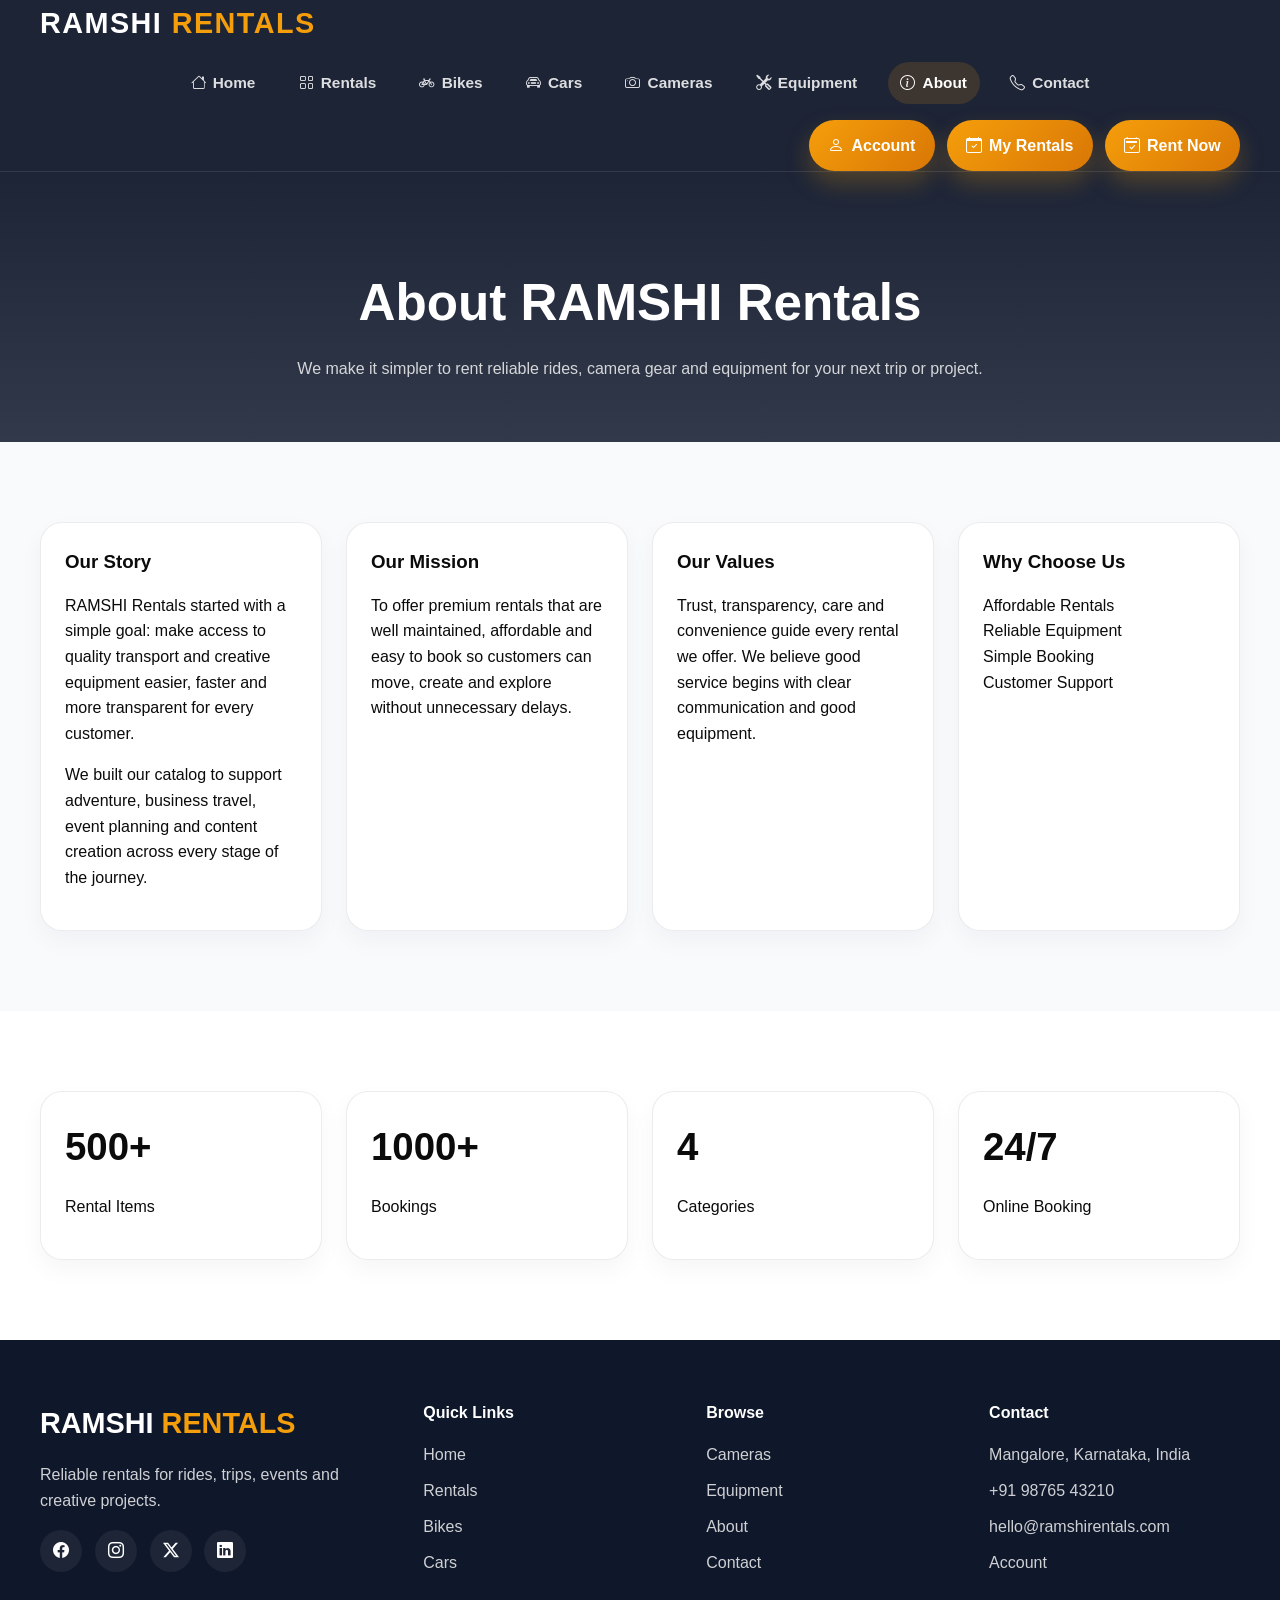
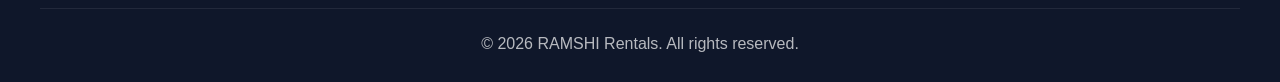
==== about.html @ f51eac2c "Update Ramshi Rentals" ====
<!DOCTYPE html>
<html lang="en">
  <head>
    <meta charset="UTF-8" />
    <meta name="viewport" content="width=device-width, initial-scale=1.0" />
    <title>About | RAMSHI Rentals</title>
    <link rel="stylesheet" href="https://cdn.jsdelivr.net/npm/bootstrap-icons@1.11.3/font/bootstrap-icons.min.css" />
    <link rel="stylesheet" href="css/style.css" />
    <script src="js/script.js" defer></script>
  </head>
  <body>
    <header class="site-header">
      <div class="container navbar">
        <a href="index.html" class="brand">RAMSHI <span>RENTALS</span></a>
        <button class="nav-toggle" type="button" aria-label="Open menu"><i class="bi bi-list"></i></button>
        <nav class="nav-links" aria-label="Main navigation">
          <a href="index.html"><i class="bi bi-house"></i>Home</a>
          <a href="rentals.html"><i class="bi bi-grid"></i>Rentals</a>
          <a href="bikes.html"><i class="bi bi-bicycle"></i>Bikes</a>
          <a href="cars.html"><i class="bi bi-car-front"></i>Cars</a>
          <a href="cameras.html"><i class="bi bi-camera"></i>Cameras</a>
          <a href="equipment.html"><i class="bi bi-tools"></i>Equipment</a>
          <a href="about.html" class="active"><i class="bi bi-info-circle"></i>About</a>
          <a href="contact.html"><i class="bi bi-telephone"></i>Contact</a>
        </nav>
        <div class="header-actions">
          <a href="account.html"><i class="bi bi-person"></i>Account</a>
          <a href="account.html"><i class="bi bi-calendar-check"></i>My Rentals</a>
          <a href="booking.html" class="primary-btn"><i class="bi bi-calendar2-check"></i>Rent Now</a>
        </div>
      </div>
    </header>

    <main>
      <section class="page-hero">
        <div class="container page-hero-inner">
          <h1>About RAMSHI Rentals</h1>
          <p>We make it simpler to rent reliable rides, camera gear and equipment for your next trip or project.</p>
        </div>
      </section>

      <section class="section">
        <div class="container about-grid">
          <div class="info-card">
            <h3>Our Story</h3>
            <p>RAMSHI Rentals started with a simple goal: make access to quality transport and creative equipment easier, faster and more transparent for every customer.</p>
            <p>We built our catalog to support adventure, business travel, event planning and content creation across every stage of the journey.</p>
          </div>
          <div class="info-card">
            <h3>Our Mission</h3>
            <p>To offer premium rentals that are well maintained, affordable and easy to book so customers can move, create and explore without unnecessary delays.</p>
          </div>
          <div class="info-card">
            <h3>Our Values</h3>
            <p>Trust, transparency, care and convenience guide every rental we offer. We believe good service begins with clear communication and good equipment.</p>
          </div>
          <div class="info-card">
            <h3>Why Choose Us</h3>
            <p>Affordable Rentals<br />Reliable Equipment<br />Simple Booking<br />Customer Support</p>
          </div>
        </div>
      </section>

      <section class="section" style="background: #fff;">
        <div class="container">
          <div class="stats-grid">
            <div class="feature-card">
              <strong style="font-size: 2.4rem; display: block;">500+</strong>
              <p>Rental Items</p>
            </div>
            <div class="feature-card">
              <strong style="font-size: 2.4rem; display: block;">1000+</strong>
              <p>Bookings</p>
            </div>
            <div class="feature-card">
              <strong style="font-size: 2.4rem; display: block;">4</strong>
              <p>Categories</p>
            </div>
            <div class="feature-card">
              <strong style="font-size: 2.4rem; display: block;">24/7</strong>
              <p>Online Booking</p>
            </div>
          </div>
        </div>
      </section>
    </main>

    <footer class="footer"><div class="container"><div class="footer-grid"><div><div class="footer-brand">RAMSHI <span>RENTALS</span></div><p>Reliable rentals for rides, trips, events and creative projects.</p><div class="social-links"><a href="#"><i class="bi bi-facebook"></i></a><a href="#"><i class="bi bi-instagram"></i></a><a href="#"><i class="bi bi-twitter-x"></i></a><a href="#"><i class="bi bi-linkedin"></i></a></div></div><div><h4>Quick Links</h4><ul><li><a href="index.html">Home</a></li><li><a href="rentals.html">Rentals</a></li><li><a href="bikes.html">Bikes</a></li><li><a href="cars.html">Cars</a></li></ul></div><div><h4>Browse</h4><ul><li><a href="cameras.html">Cameras</a></li><li><a href="equipment.html">Equipment</a></li><li><a href="about.html">About</a></li><li><a href="contact.html">Contact</a></li></ul></div><div><h4>Contact</h4><ul><li>Mangalore, Karnataka, India</li><li>+91 98765 43210</li><li>hello@ramshirentals.com</li><li><a href="account.html">Account</a></li></ul></div></div><div class="footer-bottom">© 2026 RAMSHI Rentals. All rights reserved.</div></div></footer>
  </body>
</html>
---- css/style.css ----
:root {
  --primary: #f59e0b;
  --primary-dark: #d97706;
  --secondary: #111827;
  --charcoal: #1f2937;
  --dark: #0f172a;
  --black: #0b0b0b;
  --white: #ffffff;
  --soft: #f8fafc;
  --gray: #e5e7eb;
  --gray-2: #d1d5db;
  --text: #374151;
  --muted: #6b7280;
  --success: #16a34a;
  --danger: #dc2626;
  --shadow: 0 18px 40px rgba(15, 23, 42, 0.12);
  --radius: 20px;
}

* {
  box-sizing: border-box;
}

html {
  scroll-behavior: smooth;
}

body {
  margin: 0;
  font-family: "Segoe UI", Tahoma, Geneva, Verdana, sans-serif;
  background: var(--soft);
  color: var(--black);
  line-height: 1.6;
}

a {
  text-decoration: none;
  color: inherit;
}

img {
  display: block;
  max-width: 100%;
}

button,
input,
select,
textarea {
  font: inherit;
}

.container {
  width: min(1200px, calc(100% - 2rem));
  margin: 0 auto;
}

.section {
  padding: 80px 0;
}

.section-header {
  margin-bottom: 2rem;
  text-align: center;
}

.section-header h2 {
  margin: 0 0 0.6rem;
  font-size: clamp(2rem, 4vw, 2.7rem);
  color: var(--dark);
}

.section-header p {
  margin: 0 auto;
  max-width: 700px;
  color: var(--muted);
}

.site-header {
  position: sticky;
  top: 0;
  z-index: 20;
  background: rgba(15, 23, 42, 0.94);
  backdrop-filter: blur(10px);
  border-bottom: 1px solid rgba(255, 255, 255, 0.1);
}

.navbar {
  display: flex;
  align-items: center;
  justify-content: space-between;
  min-height: 76px;
  gap: 1rem;
}

.brand {
  font-size: 1.8rem;
  font-weight: 800;
  letter-spacing: 0.05em;
  color: var(--white);
}

.brand span {
  color: var(--primary);
}

.nav-links {
  display: flex;
  align-items: center;
  gap: 1.1rem;
  list-style: none;
  margin: 0;
  padding: 0;
}

.nav-links a {
  display: inline-flex;
  align-items: center;
  gap: 0.45rem;
  color: rgba(255, 255, 255, 0.85);
  font-size: 0.96rem;
  font-weight: 600;
  padding: 0.55rem 0.8rem;
  border-radius: 999px;
  transition: 0.2s ease;
}

.nav-links a:hover,
.nav-links a.active {
  background: rgba(245, 158, 11, 0.14);
  color: var(--white);
}

.header-actions {
  display: flex;
  align-items: center;
  gap: 0.75rem;
}

.header-actions a,
.btn,
.rent-button,
.primary-btn,
.secondary-btn,
.submit-btn,
.action-btn,
.ghost-btn {
  display: inline-flex;
  align-items: center;
  justify-content: center;
  gap: 0.45rem;
  border-radius: 999px;
  border: none;
  cursor: pointer;
  font-weight: 700;
  transition: transform 0.2s ease, box-shadow 0.2s ease, background 0.2s ease;
}

.header-actions a,
.primary-btn,
.rent-button,
.submit-btn,
.action-btn {
  background: linear-gradient(135deg, var(--primary), var(--primary-dark));
  color: var(--white);
  box-shadow: 0 12px 24px rgba(245, 158, 11, 0.25);
}

.header-actions a,
.primary-btn,
.secondary-btn,
.ghost-btn,
.submit-btn,
.action-btn {
  padding: 0.8rem 1.2rem;
}

.secondary-btn,
.ghost-btn,
.filter-btn {
  background: transparent;
  border: 1px solid rgba(17, 24, 39, 0.12);
  color: var(--dark);
}

.header-actions a:hover,
.primary-btn:hover,
.secondary-btn:hover,
.rent-button:hover,
.submit-btn:hover,
.action-btn:hover,
.ghost-btn:hover,
.filter-btn:hover {
  transform: translateY(-1px);
}

.nav-toggle {
  display: none;
  background: transparent;
  border: none;
  color: var(--white);
  font-size: 1.8rem;
  cursor: pointer;
}

.hero {
  background: linear-gradient(135deg, rgba(15, 23, 42, 0.92), rgba(31, 41, 55, 0.9)),
    url('https://images.unsplash.com/photo-1503376780353-7e6692767b70?auto=format&fit=crop&w=1600&q=80') center/cover no-repeat;
  color: var(--white);
  padding: 90px 0 70px;
}

.hero-grid {
  display: grid;
  grid-template-columns: 1.2fr 0.8fr;
  align-items: center;
  gap: 2rem;
}

.eyebrow {
  display: inline-block;
  padding: 0.5rem 0.9rem;
  border-radius: 999px;
  background: rgba(245, 158, 11, 0.18);
  color: #fcd34d;
  font-weight: 700;
  letter-spacing: 0.04em;
  text-transform: uppercase;
  font-size: 0.75rem;
}

.hero h1 {
  margin: 1rem 0 1rem;
  font-size: clamp(2.6rem, 5vw, 4.2rem);
  line-height: 1.05;
  letter-spacing: -0.04em;
}

.hero p {
  margin-bottom: 1.8rem;
  max-width: 620px;
  color: rgba(255, 255, 255, 0.8);
  font-size: 1.07rem;
}

.hero-actions {
  display: flex;
  flex-wrap: wrap;
  gap: 1rem;
}

.hero-card {
  background: rgba(255, 255, 255, 0.08);
  border: 1px solid rgba(255, 255, 255, 0.12);
  border-radius: var(--radius);
  padding: 1.25rem;
  box-shadow: var(--shadow);
}

.hero-card img {
  width: 100%;
  height: 300px;
  object-fit: cover;
  border-radius: 16px;
}

.quick-stats {
  display: grid;
  grid-template-columns: repeat(3, minmax(0, 1fr));
  gap: 1rem;
  margin-top: 1.5rem;
}

.stat-box {
  background: rgba(255, 255, 255, 0.08);
  border: 1px solid rgba(255, 255, 255, 0.1);
  padding: 1rem;
  border-radius: 16px;
}

.stat-box strong {
  display: block;
  font-size: 1.6rem;
  margin-bottom: 0.2rem;
}

.rental-grid {
  display: grid;
  grid-template-columns: repeat(4, minmax(0, 1fr));
  column-gap: 1.5rem;
  row-gap: 1.8rem;
}

.rental-card {
  display: flex;
  flex-direction: column;
  background: var(--white);
  margin: 0.15rem 0;
  border: 1px solid rgba(17, 24, 39, 0.08);
  border-radius: 20px;
  overflow: hidden;
  box-shadow: 0 10px 25px rgba(17, 24, 39, 0.06);
  transition: transform 0.2s ease, box-shadow 0.2s ease;
}

.rental-card:hover {
  transform: translateY(-4px);
  box-shadow: 0 16px 35px rgba(17, 24, 39, 0.12);
}

.rental-image {
  position: relative;
  overflow: hidden;
  height: 220px;
}

.rental-image img {
  width: 100%;
  height: 100%;
  object-fit: cover;
}

.rental-info {
  padding: 1.1rem;
  display: flex;
  flex-direction: column;
  flex: 1;
}

.rental-category {
  display: inline-flex;
  align-self: flex-start;
  padding: 0.38rem 0.7rem;
  border-radius: 999px;
  background: #fff7e4;
  color: var(--primary-dark);
  font-size: 0.72rem;
  font-weight: 700;
  text-transform: uppercase;
  letter-spacing: 0.04em;
}

.rental-name {
  margin: 0.8rem 0 0.5rem;
  font-size: 1.35rem;
  color: var(--dark);
}

.rental-description {
  margin: 0 0 0.9rem;
  color: var(--text);
  font-size: 0.96rem;
}

.rental-specs {
  display: flex;
  flex-wrap: wrap;
  gap: 0.65rem;
  margin-bottom: 0.8rem;
}

.rental-specs span {
  display: inline-flex;
  align-items: center;
  gap: 0.35rem;
  background: var(--soft);
  border-radius: 999px;
  padding: 0.4rem 0.6rem;
  color: var(--muted);
  font-size: 0.78rem;
}

.availability {
  display: inline-flex;
  align-items: center;
  font-size: 0.8rem;
  font-weight: 700;
  margin-bottom: 0.9rem;
}

.availability::before {
  content: "";
  width: 10px;
  height: 10px;
  border-radius: 50%;
  display: inline-block;
  margin-right: 0.45rem;
  background: var(--success);
}

.availability.unavailable::before {
  background: var(--danger);
}

.rental-bottom {
  display: flex;
  align-items: center;
  justify-content: space-between;
  gap: 0.75rem;
  margin-top: auto;
}

.rental-price {
  color: var(--dark);
  font-size: 1.3rem;
}

.rent-button {
  border: none;
  padding: 0.7rem 1rem;
  font-size: 0.9rem;
}

.category-grid {
  display: grid;
  grid-template-columns: repeat(4, minmax(0, 1fr));
  gap: 1.5rem;
}

.category-item {
  background: var(--white);
  border: 1px solid rgba(17, 24, 39, 0.08);
  border-radius: var(--radius);
  overflow: hidden;
  box-shadow: 0 12px 26px rgba(15, 23, 42, 0.05);
}

.category-item img {
  width: 100%;
  height: 220px;
  object-fit: cover;
}

.category-content {
  padding: 1.2rem;
}

.category-content h3 {
  margin: 0 0 0.4rem;
  font-size: 1.5rem;
}

.category-content p {
  margin: 0 0 1rem;
  color: var(--muted);
}

.feature-grid,
.review-grid,
.offer-grid,
.steps-grid,
.stats-grid,
.contact-grid,
.about-grid,
.account-grid,
.booking-grid {
  display: grid;
  grid-template-columns: repeat(4, minmax(0, 1fr));
  gap: 1.5rem;
}

.feature-card,
.review-card,
.offer-card,
.step-card,
.info-card,
.contact-card,
.account-card,
.booking-card {
  background: var(--white);
  border-radius: 22px;
  padding: 1.5rem;
  border: 1px solid rgba(17, 24, 39, 0.08);
  box-shadow: 0 10px 25px rgba(17, 24, 39, 0.04);
}

.feature-card i,
.step-number,
.contact-card i {
  display: inline-flex;
  align-items: center;
  justify-content: center;
  width: 52px;
  height: 52px;
  border-radius: 18px;
  color: var(--primary-dark);
  background: #fff5db;
  font-size: 1.5rem;
  margin-bottom: 1rem;
}

.feature-card h3,
.review-card h3,
.offer-card h3,
.step-card h3,
.info-card h3,
.contact-card h3,
.account-card h3,
.booking-card h3 {
  margin: 0 0 0.6rem;
}

.steps-grid {
  grid-template-columns: repeat(4, minmax(0, 1fr));
}

.step-number {
  width: 48px;
  height: 48px;
  border-radius: 50%;
  background: var(--primary);
  color: var(--white);
  font-weight: 800;
}

.review-card {
  position: relative;
}

.review-stars {
  color: #fbbf24;
  margin-bottom: 0.8rem;
}

.offer-card {
  background: linear-gradient(180deg, rgba(255, 255, 255, 0.9), rgba(255, 247, 228, 0.9));
}

.offer-card .offer-tag {
  display: inline-block;
  margin-bottom: 0.8rem;
  padding: 0.35rem 0.8rem;
  border-radius: 999px;
  background: rgba(245, 158, 11, 0.14);
  color: var(--primary-dark);
  font-size: 0.76rem;
  font-weight: 700;
}

.cta {
  background: linear-gradient(135deg, #111827, #1f2937);
  color: var(--white);
  border-radius: 24px;
  padding: 2.5rem;
  display: flex;
  align-items: center;
  justify-content: space-between;
  gap: 1rem;
}

.cta h2 {
  margin: 0 0 0.5rem;
  color: var(--white);
  font-size: clamp(1.8rem, 3vw, 2.5rem);
}

.page-hero {
  background: linear-gradient(180deg, rgba(15, 23, 42, 0.94), rgba(15, 23, 42, 0.85)),
    url('https://images.unsplash.com/photo-1492144534655-ae79c964c9d7?auto=format&fit=crop&w=1400&q=80') center/cover no-repeat;
  color: var(--white);
  padding: 90px 0 60px;
}

.page-hero-inner {
  text-align: center;
  max-width: 780px;
  margin: 0 auto;
}

.page-hero-inner h1 {
  margin: 0 0 0.75rem;
  font-size: clamp(2.2rem, 4vw, 3.2rem);
}

.page-hero-inner p {
  margin: 0;
  color: rgba(255, 255, 255, 0.8);
}

.catalog-controls {
  display: flex;
  flex-wrap: wrap;
  gap: 1rem;
  justify-content: space-between;
  align-items: center;
  margin-bottom: 2rem;
}

.search-box {
  position: relative;
  flex: 1;
  min-width: 220px;
}

.search-box i {
  position: absolute;
  left: 0.9rem;
  top: 50%;
  transform: translateY(-50%);
  color: var(--muted);
}

.search-box input,
.filter-box select,
.form-field,
.booking-form input,
.booking-form select,
.booking-form textarea,
.contact-form input,
.contact-form textarea,
.contact-form select,
.auth-form input {
  width: 100%;
  border: 1px solid rgba(17, 24, 39, 0.12);
  border-radius: 14px;
  padding: 0.9rem 1rem;
  background: var(--white);
  color: var(--black);
  outline: none;
  transition: border-color 0.2s ease, box-shadow 0.2s ease;
}

.search-box input {
  padding-left: 2.8rem;
}

.search-box input:focus,
.filter-box select:focus,
.form-field:focus,
.contact-form input:focus,
.contact-form textarea:focus,
.contact-form select:focus,
.booking-form input:focus,
.booking-form select:focus,
.booking-form textarea:focus,
.auth-form input:focus {
  border-color: rgba(245, 158, 11, 0.7);
  box-shadow: 0 0 0 4px rgba(245, 158, 11, 0.08);
}

.filter-box {
  display: flex;
  gap: 0.8rem;
  flex-wrap: wrap;
}

.filter-box select {
  min-width: 180px;
}

.form-grid,
.auth-grid,
.booking-form-grid,
.contact-form-grid {
  display: grid;
  grid-template-columns: repeat(2, minmax(0, 1fr));
  gap: 1.2rem;
}

.form-group,
.auth-form-group,
.booking-form-group,
.contact-form-group {
  display: flex;
  flex-direction: column;
  gap: 0.45rem;
}

.form-group label,
.booking-form-group label,
.contact-form-group label,
.auth-form-group label {
  font-weight: 700;
  color: var(--dark);
}

.field-error {
  border-color: var(--danger) !important;
  box-shadow: 0 0 0 4px rgba(220, 38, 38, 0.08) !important;
}

.validation-message {
  color: var(--danger);
  font-size: 0.82rem;
  display: none;
}

.validation-message.visible {
  display: block;
}

.success-card {
  display: none;
  background: linear-gradient(180deg, #f0fdf4, #ecfdf5);
  border: 1px solid rgba(22, 163, 74, 0.18);
  border-radius: 22px;
  padding: 2rem;
  box-shadow: 0 18px 40px rgba(22, 163, 74, 0.1);
}

.success-card.visible {
  display: block;
}

.success-card h3 {
  margin: 0 0 1rem;
  color: #166534;
  font-size: 2rem;
}

.success-row {
  display: flex;
  justify-content: space-between;
  gap: 1rem;
  padding: 0.75rem 0;
  border-bottom: 1px solid rgba(17, 24, 39, 0.08);
}

.success-row strong {
  font-weight: 700;
}

.form-message,
.account-message,
.contact-message {
  margin-top: 1rem;
  padding: 0.8rem 1rem;
  border-radius: 12px;
  display: none;
  font-weight: 600;
}

.form-message.success,
.account-message.success,
.contact-message.success {
  display: block;
  background: rgba(22, 163, 74, 0.08);
  color: #166534;
}

.form-message.error,
.account-message.error,
.contact-message.error {
  display: block;
  background: rgba(220, 38, 38, 0.08);
  color: #991b1b;
}

.account-card,
.booking-card,
.contact-card {
  min-height: 100%;
}

.auth-form {
  display: flex;
  flex-direction: column;
  gap: 1rem;
}

.account-actions {
  display: flex;
  flex-wrap: wrap;
  gap: 0.8rem;
  margin-top: 1rem;
}

.hidden {
  display: none !important;
}

.cart-items {
  display: flex;
  flex-direction: column;
  gap: 1rem;
}

.cart-item {
  display: grid;
  grid-template-columns: 110px 1fr auto auto;
  gap: 1rem;
  align-items: center;
  background: var(--white);
  border: 1px solid rgba(17, 24, 39, 0.08);
  border-radius: 18px;
  padding: 0.9rem;
}

.cart-item img {
  width: 100%;
  height: 85px;
  object-fit: cover;
  border-radius: 12px;
}

.cart-item-details h4 {
  margin: 0 0 0.3rem;
  font-size: 1.1rem;
}

.cart-item-details p {
  margin: 0;
  color: var(--muted);
}

.cart-date {
  font-weight: 600;
  color: var(--dark);
}

.remove-item {
  border: none;
  background: rgba(220, 38, 38, 0.08);
  color: var(--danger);
  padding: 0.6rem 0.8rem;
  border-radius: 10px;
  cursor: pointer;
  font-weight: 700;
}

.empty-cart {
  background: var(--white);
  border: 1px dashed rgba(17, 24, 39, 0.18);
  border-radius: 20px;
  padding: 2rem;
  text-align: center;
}

.footer {
  background: #0f172a;
  color: rgba(255, 255, 255, 0.8);
  padding: 60px 0 25px;
}

.footer-grid {
  display: grid;
  grid-template-columns: 1.4fr repeat(3, minmax(0, 1fr));
  gap: 2rem;
  margin-bottom: 2rem;
}

.footer-brand {
  font-size: 1.8rem;
  color: var(--white);
  font-weight: 800;
}

.footer-brand span {
  color: var(--primary);
}

.footer h4 {
  margin: 0 0 1rem;
  color: var(--white);
}

.footer ul {
  list-style: none;
  padding: 0;
  margin: 0;
  display: flex;
  flex-direction: column;
  gap: 0.65rem;
}

.footer a {
  color: rgba(255, 255, 255, 0.8);
}

.social-links {
  display: flex;
  gap: 0.8rem;
  margin-top: 1rem;
}

.social-links a {
  display: inline-flex;
  align-items: center;
  justify-content: center;
  width: 42px;
  height: 42px;
  border-radius: 50%;
  background: rgba(255, 255, 255, 0.06);
  color: var(--white);
}

.footer-bottom {
  border-top: 1px solid rgba(255, 255, 255, 0.08);
  padding-top: 1.4rem;
  text-align: center;
  color: rgba(255, 255, 255, 0.7);
}

@media (min-width: 981px) {
  .navbar {
    flex-wrap: wrap;
  }

  .nav-links {
    flex: 1 0 100%;
    justify-content: center;
  }

  .header-actions {
    margin-left: auto;
  }
}

@media (max-width: 980px) {
  .rental-grid,
  .category-grid,
  .feature-grid,
  .review-grid,
  .offer-grid,
  .stats-grid,
  .steps-grid,
  .footer-grid,
  .booking-grid,
  .account-grid,
  .contact-grid,
  .about-grid {
    grid-template-columns: repeat(2, minmax(0, 1fr));
  }

  .hero-grid {
    grid-template-columns: 1fr;
  }

  .nav-toggle {
    display: block;
  }

  .nav-links {
    display: none;
    position: absolute;
    top: 100%;
    left: 1rem;
    right: 1rem;
    background: rgba(15, 23, 42, 0.98);
    border-radius: 20px;
    border: 1px solid rgba(255, 255, 255, 0.08);
    padding: 1rem;
    flex-direction: column;
    align-items: flex-start;
  }

  .nav-links.open {
    display: flex;
    gap: 0.7rem;
    padding: 0.9rem;
    margin-top: 0.7rem;
  }

  .header-actions {
    display: none;
  }
}

@media (max-width: 640px) {
  .section {
    padding: 60px 0;
  }

  .rental-grid,
  .category-grid,
  .feature-grid,
  .review-grid,
  .offer-grid,
  .stats-grid,
  .steps-grid,
  .footer-grid,
  .contact-grid,
  .booking-grid,
  .account-grid,
  .about-grid,
  .form-grid,
  .auth-grid,
  .booking-form-grid,
  .contact-form-grid {
    grid-template-columns: 1fr;
  }

  .catalog-controls,
  .cta,
  .success-row,
  .cart-item {
    grid-template-columns: 1fr;
    display: block;
  }

  .cart-item {
    display: grid;
    grid-template-columns: 1fr;
  }

  .brand {
    font-size: 1.35rem;
  }

  .hero {
    padding-top: 70px;
  }

  .hero-actions,
  .account-actions {
    display: grid;
    grid-template-columns: 1fr;
  }
}
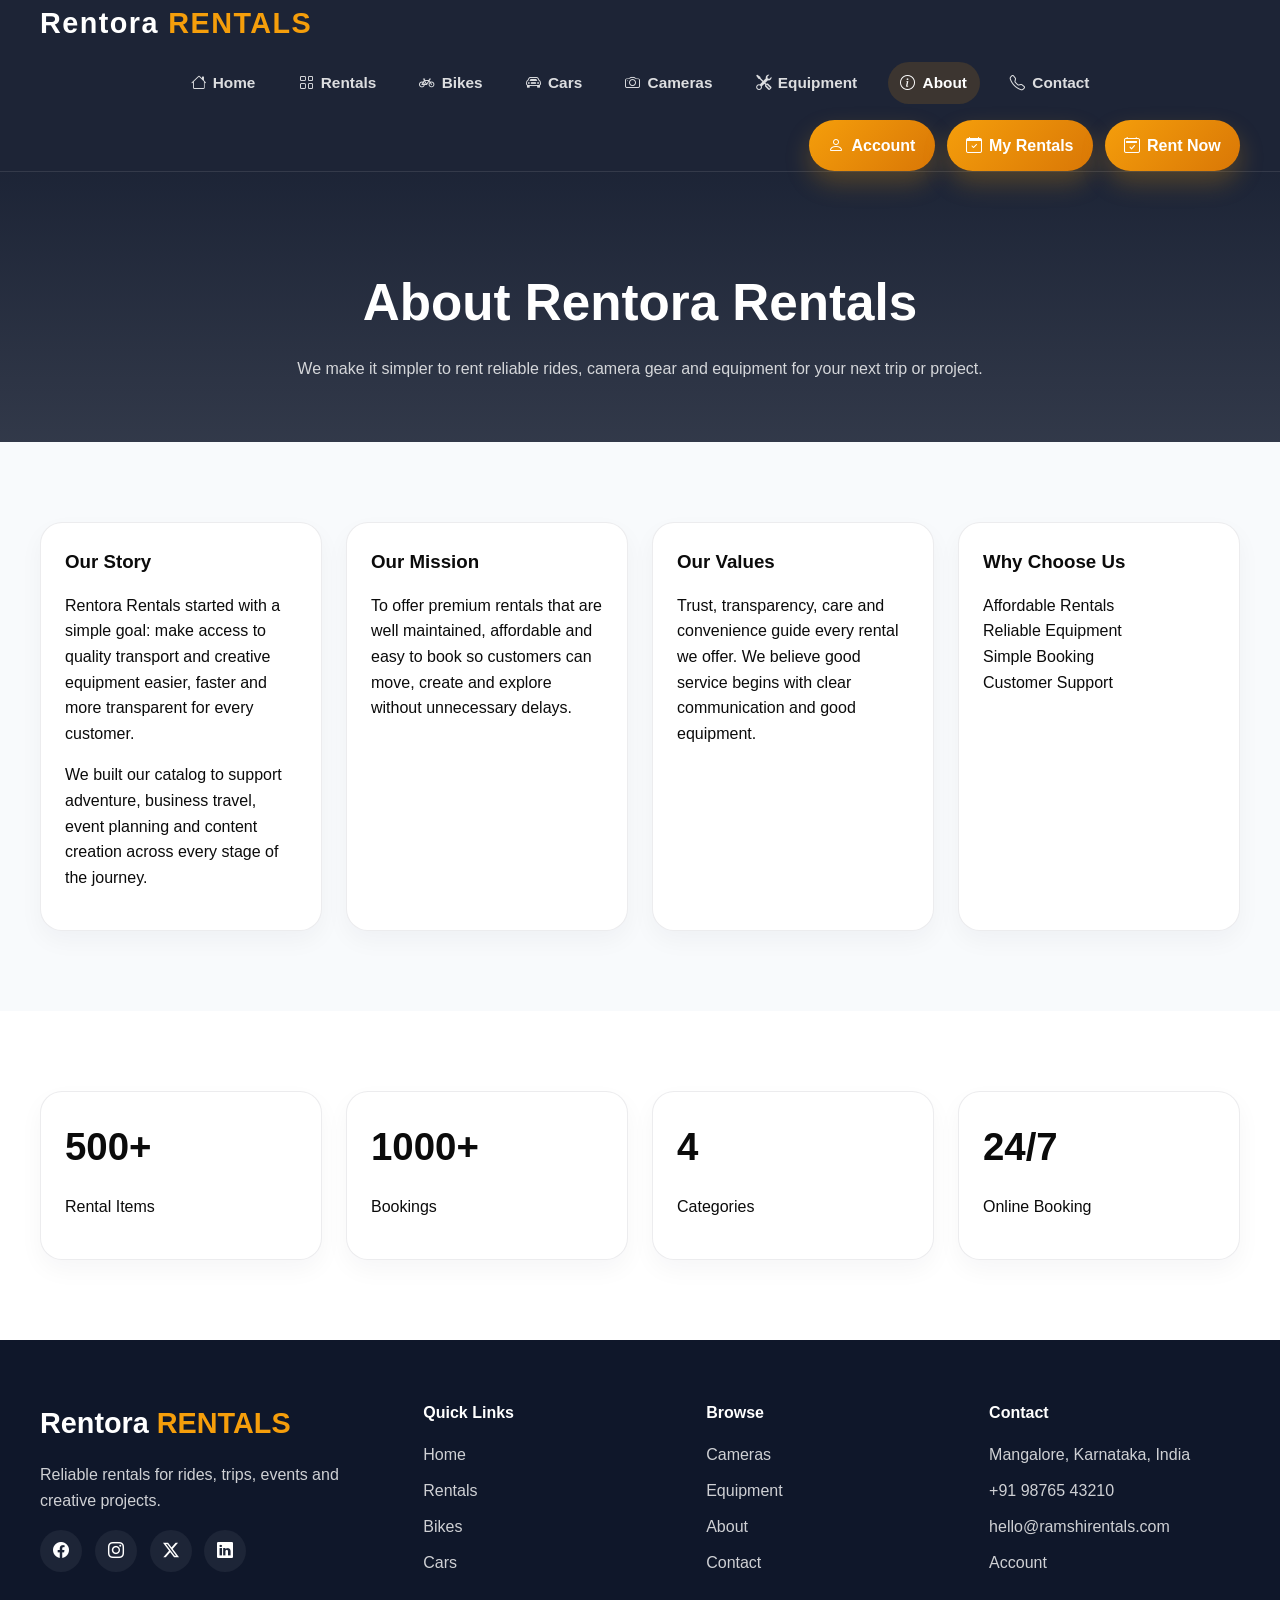
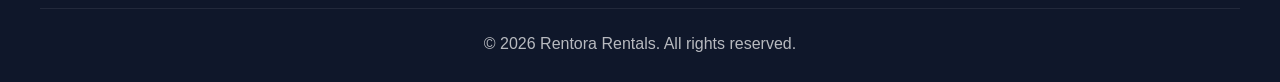
==== commit 8fbf403b: "Updated rental website files and images" ====
--- a/about.html
+++ b/about.html
@@ -3,7 +3,7 @@
   <head>
     <meta charset="UTF-8" />
     <meta name="viewport" content="width=device-width, initial-scale=1.0" />
-    <title>About | RAMSHI Rentals</title>
+    <title>About | Rentora Rentals</title>
     <link rel="stylesheet" href="https://cdn.jsdelivr.net/npm/bootstrap-icons@1.11.3/font/bootstrap-icons.min.css" />
     <link rel="stylesheet" href="css/style.css" />
     <script src="js/script.js" defer></script>
@@ -11,7 +11,7 @@
   <body>
     <header class="site-header">
       <div class="container navbar">
-        <a href="index.html" class="brand">RAMSHI <span>RENTALS</span></a>
+        <a href="index.html" class="brand">Rentora <span>RENTALS</span></a>
         <button class="nav-toggle" type="button" aria-label="Open menu"><i class="bi bi-list"></i></button>
         <nav class="nav-links" aria-label="Main navigation">
           <a href="index.html"><i class="bi bi-house"></i>Home</a>
@@ -34,7 +34,7 @@
     <main>
       <section class="page-hero">
         <div class="container page-hero-inner">
-          <h1>About RAMSHI Rentals</h1>
+          <h1>About Rentora Rentals</h1>
           <p>We make it simpler to rent reliable rides, camera gear and equipment for your next trip or project.</p>
         </div>
       </section>
@@ -43,7 +43,7 @@
         <div class="container about-grid">
           <div class="info-card">
             <h3>Our Story</h3>
-            <p>RAMSHI Rentals started with a simple goal: make access to quality transport and creative equipment easier, faster and more transparent for every customer.</p>
+            <p>Rentora Rentals started with a simple goal: make access to quality transport and creative equipment easier, faster and more transparent for every customer.</p>
             <p>We built our catalog to support adventure, business travel, event planning and content creation across every stage of the journey.</p>
           </div>
           <div class="info-card">
@@ -85,6 +85,6 @@
       </section>
     </main>
 
-    <footer class="footer"><div class="container"><div class="footer-grid"><div><div class="footer-brand">RAMSHI <span>RENTALS</span></div><p>Reliable rentals for rides, trips, events and creative projects.</p><div class="social-links"><a href="#"><i class="bi bi-facebook"></i></a><a href="#"><i class="bi bi-instagram"></i></a><a href="#"><i class="bi bi-twitter-x"></i></a><a href="#"><i class="bi bi-linkedin"></i></a></div></div><div><h4>Quick Links</h4><ul><li><a href="index.html">Home</a></li><li><a href="rentals.html">Rentals</a></li><li><a href="bikes.html">Bikes</a></li><li><a href="cars.html">Cars</a></li></ul></div><div><h4>Browse</h4><ul><li><a href="cameras.html">Cameras</a></li><li><a href="equipment.html">Equipment</a></li><li><a href="about.html">About</a></li><li><a href="contact.html">Contact</a></li></ul></div><div><h4>Contact</h4><ul><li>Mangalore, Karnataka, India</li><li>+91 98765 43210</li><li>hello@ramshirentals.com</li><li><a href="account.html">Account</a></li></ul></div></div><div class="footer-bottom">© 2026 RAMSHI Rentals. All rights reserved.</div></div></footer>
+    <footer class="footer"><div class="container"><div class="footer-grid"><div><div class="footer-brand">Rentora <span>RENTALS</span></div><p>Reliable rentals for rides, trips, events and creative projects.</p><div class="social-links"><a href="#"><i class="bi bi-facebook"></i></a><a href="#"><i class="bi bi-instagram"></i></a><a href="#"><i class="bi bi-twitter-x"></i></a><a href="#"><i class="bi bi-linkedin"></i></a></div></div><div><h4>Quick Links</h4><ul><li><a href="index.html">Home</a></li><li><a href="rentals.html">Rentals</a></li><li><a href="bikes.html">Bikes</a></li><li><a href="cars.html">Cars</a></li></ul></div><div><h4>Browse</h4><ul><li><a href="cameras.html">Cameras</a></li><li><a href="equipment.html">Equipment</a></li><li><a href="about.html">About</a></li><li><a href="contact.html">Contact</a></li></ul></div><div><h4>Contact</h4><ul><li>Mangalore, Karnataka, India</li><li>+91 98765 43210</li><li>hello@ramshirentals.com</li><li><a href="account.html">Account</a></li></ul></div></div><div class="footer-bottom">© 2026 Rentora Rentals. All rights reserved.</div></div></footer>
   </body>
 </html>
